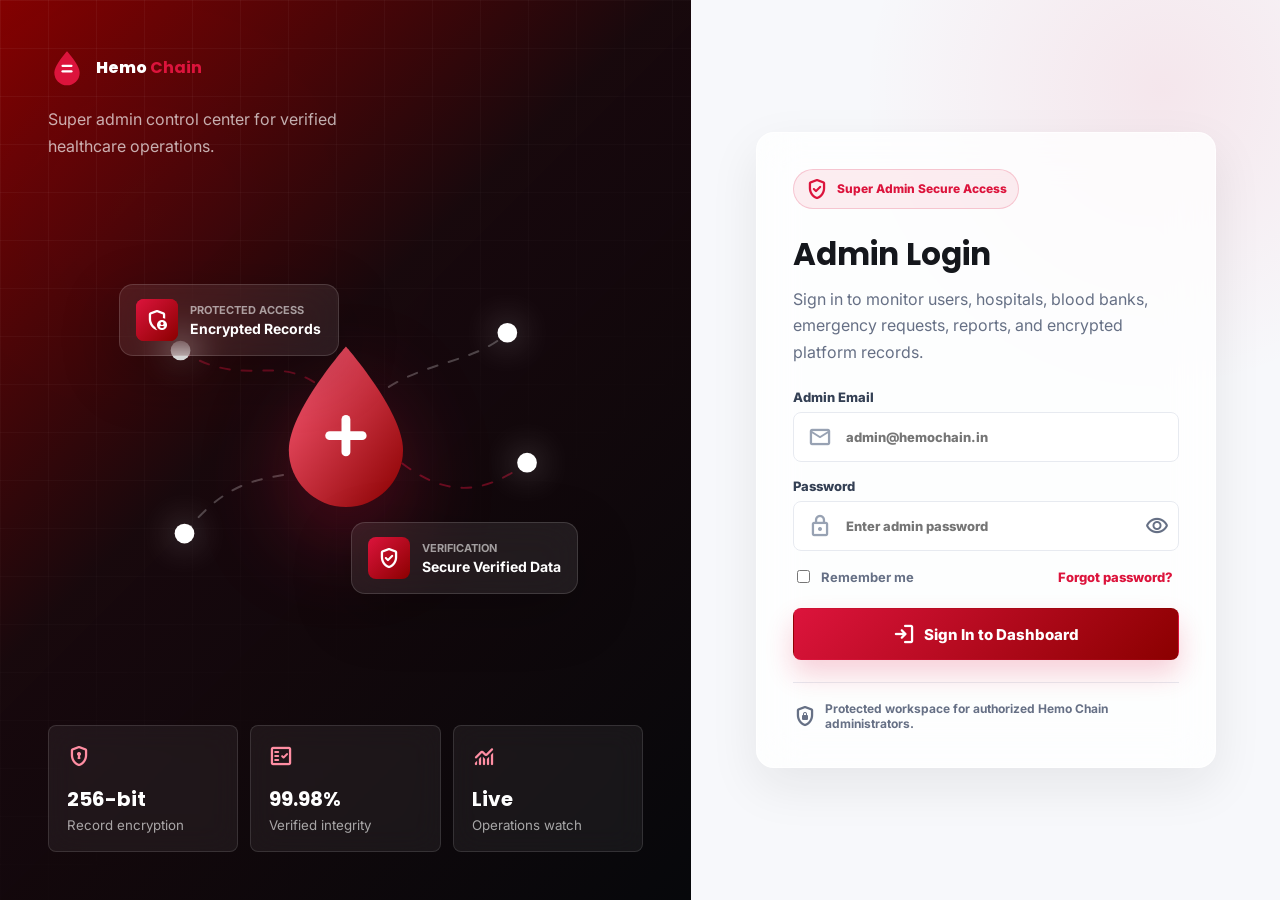
==== admin/index.html @ 93bd4c1a "Initial commit: HemoChain - Blockchain Blood Donation Platform - Frontend: 4 dashboards (Donor, Hosp" ====
<!DOCTYPE html>
<html lang="en">
<head>
  <meta charset="UTF-8">
  <meta name="viewport" content="width=device-width, initial-scale=1.0">
  <meta name="description" content="Hemo Chain super admin login for secure healthcare platform management.">
  <title>Hemo Chain - Super Admin Login</title>
  <link rel="preconnect" href="https://fonts.googleapis.com">
  <link rel="preconnect" href="https://fonts.gstatic.com" crossorigin>
  <link href="https://fonts.googleapis.com/css2?family=Inter:wght@400;500;600;700;800&family=Poppins:wght@600;700;800&display=swap" rel="stylesheet">
  <link rel="stylesheet" href="https://fonts.googleapis.com/css2?family=Material+Symbols+Rounded:opsz,wght,FILL,GRAD@20..48,300..700,0..1,-50..200">
  <link rel="stylesheet" href="./admin.css">
  <link rel="icon" href="data:image/svg+xml,%3Csvg xmlns='http://www.w3.org/2000/svg' viewBox='0 0 80 80'%3E%3Cpath d='M40 5C40 5 13 33 13 50a27 27 0 1054 0C67 33 40 5 40 5z' fill='%23DC143C'/%3E%3Cpath d='M30 38h20v5H30zm0 10h20v5H30z' fill='white'/%3E%3C/svg%3E">
</head>
<body class="admin-login-page">
  <main class="login-shell">
    <section class="login-visual" aria-label="Secure healthcare platform overview">
      <div class="login-brand">
        <a class="brand-mark brand-mark-light" href="../index.html" aria-label="Hemo Chain home">
          <svg viewBox="0 0 48 48" aria-hidden="true">
            <path d="M24 4S8 21.2 8 31.2a16 16 0 0032 0C40 21.2 24 4 24 4z" fill="currentColor"/>
            <rect x="17" y="21" width="14" height="3" rx="1.5" fill="#fff"/>
            <rect x="17" y="28" width="14" height="3" rx="1.5" fill="#fff"/>
          </svg>
          <span>Hemo <strong>Chain</strong></span>
        </a>
        <p>Super admin control center for verified healthcare operations.</p>
      </div>

      <div class="security-illustration" aria-hidden="true">
        <div class="secure-card secure-card-primary">
          <div class="shield-core">
            <span class="material-symbols-rounded">admin_panel_settings</span>
          </div>
          <div>
            <span class="micro-label">Protected Access</span>
            <strong>Encrypted Records</strong>
          </div>
        </div>
        <svg class="secure-network" viewBox="0 0 520 380" role="img">
          <defs>
            <linearGradient id="secureDrop" x1="0" x2="1" y1="0" y2="1">
              <stop offset="0" stop-color="#ff5c78"/>
              <stop offset="1" stop-color="#8b0000"/>
            </linearGradient>
          </defs>
          <path class="network-line" d="M96 282 C168 190 214 254 260 178 S382 118 424 78"/>
          <path class="network-line soft" d="M92 96 C170 144 192 82 260 156 S374 262 444 210"/>
          <circle cx="96" cy="282" r="10"/>
          <circle cx="260" cy="178" r="13"/>
          <circle cx="424" cy="78" r="10"/>
          <circle cx="92" cy="96" r="10"/>
          <circle cx="444" cy="210" r="10"/>
          <path class="drop-shape" d="M260 92s-58 66-58 105a58 58 0 00116 0c0-39-58-105-58-105z" fill="url(#secureDrop)"/>
          <rect x="239" y="178" width="42" height="9" rx="4.5" fill="#fff"/>
          <rect x="255.5" y="161.5" width="9" height="42" rx="4.5" fill="#fff"/>
        </svg>
        <div class="secure-card secure-card-secondary">
          <span class="material-symbols-rounded">verified_user</span>
          <div>
            <span class="micro-label">Verification</span>
            <strong>Secure Verified Data</strong>
          </div>
        </div>
      </div>

      <div class="login-proof-grid">
        <div>
          <span class="material-symbols-rounded">encrypted</span>
          <strong>256-bit</strong>
          <small>Record encryption</small>
        </div>
        <div>
          <span class="material-symbols-rounded">fact_check</span>
          <strong>99.98%</strong>
          <small>Verified integrity</small>
        </div>
        <div>
          <span class="material-symbols-rounded">monitoring</span>
          <strong>Live</strong>
          <small>Operations watch</small>
        </div>
      </div>
    </section>

    <section class="login-panel" aria-label="Admin login form">
      <form class="login-card" id="adminLoginForm" autocomplete="off">
        <div class="mobile-login-logo">
          <a class="brand-mark" href="../index.html" aria-label="Hemo Chain home">
            <svg viewBox="0 0 48 48" aria-hidden="true">
              <path d="M24 4S8 21.2 8 31.2a16 16 0 0032 0C40 21.2 24 4 24 4z" fill="currentColor"/>
              <rect x="17" y="21" width="14" height="3" rx="1.5" fill="#fff"/>
              <rect x="17" y="28" width="14" height="3" rx="1.5" fill="#fff"/>
            </svg>
            <span>Hemo <strong>Chain</strong></span>
          </a>
        </div>

        <div class="secure-badge">
          <span class="material-symbols-rounded">verified_user</span>
          Super Admin Secure Access
        </div>
        <div class="login-heading">
          <h1>Admin Login</h1>
          <p>Sign in to monitor users, hospitals, blood banks, emergency requests, reports, and encrypted platform records.</p>
        </div>

        <div class="form-error" id="loginError" role="alert">
          <span class="material-symbols-rounded">error</span>
          <span>Invalid admin email or password.</span>
        </div>

        <label class="field-group" for="adminEmail">
          <span>Admin Email</span>
          <span class="field-control">
            <span class="material-symbols-rounded">mail</span>
            <input id="adminEmail" name="email" type="email" placeholder="admin@hemochain.in" required>
          </span>
        </label>

        <label class="field-group" for="adminPassword">
          <span>Password</span>
          <span class="field-control">
            <span class="material-symbols-rounded">lock</span>
            <input id="adminPassword" name="password" type="password" placeholder="Enter admin password" required>
            <button class="password-toggle" type="button" id="passwordToggle" aria-label="Show password">
              <span class="material-symbols-rounded">visibility</span>
            </button>
          </span>
        </label>

        <div class="login-options">
          <label class="check-row">
            <input type="checkbox" id="rememberAdmin">
            <span>Remember me</span>
          </label>
          <button class="link-button" type="button" id="forgotPassword">Forgot password?</button>
        </div>

        <button class="primary-action login-action" type="submit">
          <span class="material-symbols-rounded">login</span>
          Sign In to Dashboard
        </button>

        <div class="login-footnote">
          <span class="material-symbols-rounded">shield_lock</span>
          Protected workspace for authorized Hemo Chain administrators.
        </div>
      </form>
    </section>
  </main>

  <div class="toast" id="toast" role="status" aria-live="polite"></div>
  <script src="./admin.js"></script>
</body>
</html>
---- admin/admin.css ----
:root {
  --accent: #dc143c;
  --accent-dark: #8b0000;
  --ink: #15171c;
  --muted: #667085;
  --line: #e7eaf0;
  --surface: #ffffff;
  --surface-soft: #f6f8fb;
  --blue: #2f80ed;
  --green: #16a34a;
  --orange: #f97316;
  --violet: #7056d8;
  --danger: #e11d48;
  --shadow: 0 18px 50px rgba(21, 23, 28, .08);
  --radius: 8px;
  --radius-lg: 14px;
  --font: "Inter", system-ui, sans-serif;
  --heading: "Poppins", "Inter", system-ui, sans-serif;
}

*,
*::before,
*::after {
  box-sizing: border-box;
}

html {
  scroll-behavior: smooth;
}

body {
  margin: 0;
  min-height: 100vh;
  font-family: var(--font);
  color: var(--ink);
  background: var(--surface-soft);
}

button,
input,
select {
  font: inherit;
}

button {
  cursor: pointer;
}

a {
  color: inherit;
  text-decoration: none;
}

.material-symbols-rounded {
  font-variation-settings: "FILL" 0, "wght" 500, "GRAD" 0, "opsz" 24;
  line-height: 1;
}

.brand-mark {
  display: inline-flex;
  align-items: center;
  gap: 10px;
  color: var(--accent);
  font-family: var(--heading);
  font-weight: 800;
  letter-spacing: 0;
}

.brand-mark svg {
  width: 38px;
  height: 38px;
}

.brand-mark span {
  color: var(--ink);
  white-space: nowrap;
}

.brand-mark strong {
  color: var(--accent);
}

.brand-mark-light span {
  color: #fff;
}

.admin-login-page {
  background: #0d0d10;
  overflow-x: hidden;
}

.login-shell {
  min-height: 100vh;
  display: grid;
  grid-template-columns: minmax(420px, 1.08fr) minmax(380px, .92fr);
}

.login-visual {
  position: relative;
  overflow: hidden;
  display: flex;
  flex-direction: column;
  justify-content: space-between;
  padding: 48px;
  color: #fff;
  background:
    linear-gradient(135deg, rgba(139, 0, 0, .94), rgba(24, 8, 12, .96) 42%, #07080b),
    radial-gradient(circle at 22% 24%, rgba(255, 92, 120, .24), transparent 34%);
}

.login-visual::before {
  content: "";
  position: absolute;
  inset: 0;
  background-image:
    linear-gradient(rgba(255, 255, 255, .05) 1px, transparent 1px),
    linear-gradient(90deg, rgba(255, 255, 255, .05) 1px, transparent 1px);
  background-size: 48px 48px;
  mask-image: linear-gradient(140deg, #000, transparent 72%);
}

.login-brand,
.security-illustration,
.login-proof-grid {
  position: relative;
  z-index: 1;
}

.login-brand p {
  max-width: 360px;
  margin: 16px 0 0;
  color: rgba(255, 255, 255, .68);
  line-height: 1.7;
}

.security-illustration {
  min-height: 390px;
  display: grid;
  place-items: center;
}

.secure-network {
  width: min(86%, 540px);
  height: auto;
  overflow: visible;
}

.secure-network circle {
  fill: #fff;
  filter: drop-shadow(0 0 18px rgba(255, 255, 255, .45));
}

.network-line {
  fill: none;
  stroke: rgba(255, 255, 255, .24);
  stroke-width: 2;
  stroke-linecap: round;
  stroke-dasharray: 10 12;
  animation: dashFlow 7s linear infinite;
}

.network-line.soft {
  stroke: rgba(220, 20, 60, .42);
  animation-duration: 9s;
}

.drop-shape {
  filter: drop-shadow(0 34px 45px rgba(220, 20, 60, .32));
  animation: floatDrop 5s ease-in-out infinite;
  transform-origin: center;
}

.secure-card {
  position: absolute;
  display: flex;
  align-items: center;
  gap: 12px;
  min-width: 220px;
  padding: 14px 16px;
  border: 1px solid rgba(255, 255, 255, .14);
  border-radius: var(--radius-lg);
  background: rgba(255, 255, 255, .08);
  box-shadow: 0 18px 60px rgba(0, 0, 0, .24);
  backdrop-filter: blur(18px);
}

.secure-card-primary {
  top: 36px;
  left: 12%;
}

.secure-card-secondary {
  right: 11%;
  bottom: 44px;
}

.secure-card .material-symbols-rounded,
.shield-core {
  width: 42px;
  height: 42px;
  display: grid;
  place-items: center;
  border-radius: var(--radius);
  color: #fff;
  background: linear-gradient(135deg, var(--accent), var(--accent-dark));
}

.secure-card strong {
  display: block;
  margin-top: 3px;
  font-size: 14px;
}

.micro-label {
  display: block;
  color: rgba(255, 255, 255, .58);
  font-size: 11px;
  font-weight: 700;
  text-transform: uppercase;
}

.login-proof-grid {
  display: grid;
  grid-template-columns: repeat(3, minmax(0, 1fr));
  gap: 12px;
}

.login-proof-grid div {
  padding: 18px;
  border: 1px solid rgba(255, 255, 255, .12);
  border-radius: var(--radius);
  background: rgba(255, 255, 255, .06);
  backdrop-filter: blur(14px);
}

.login-proof-grid span {
  color: #ff8ea3;
}

.login-proof-grid strong,
.login-proof-grid small {
  display: block;
}

.login-proof-grid strong {
  margin-top: 12px;
  font-family: var(--heading);
  font-size: 20px;
}

.login-proof-grid small {
  margin-top: 3px;
  color: rgba(255, 255, 255, .62);
}

.login-panel {
  display: grid;
  place-items: center;
  padding: 40px;
  background:
    radial-gradient(circle at 80% 10%, rgba(220, 20, 60, .08), transparent 32%),
    #f7f8fb;
}

.login-card {
  width: min(100%, 460px);
  padding: 36px;
  border: 1px solid rgba(255, 255, 255, .74);
  border-radius: 18px;
  background: rgba(255, 255, 255, .78);
  box-shadow: var(--shadow);
  backdrop-filter: blur(22px);
}

.mobile-login-logo {
  display: none;
  margin-bottom: 22px;
}

.secure-badge {
  display: inline-flex;
  align-items: center;
  gap: 8px;
  padding: 7px 11px;
  border: 1px solid rgba(220, 20, 60, .18);
  border-radius: 999px;
  color: var(--accent);
  background: rgba(220, 20, 60, .07);
  font-size: 12px;
  font-weight: 800;
}

.login-heading h1,
.topbar h1,
.operations-hero h2,
.section-toolbar h2 {
  font-family: var(--heading);
  letter-spacing: 0;
}

.login-heading h1 {
  margin: 22px 0 8px;
  font-size: 31px;
}

.login-heading p {
  margin: 0 0 24px;
  color: var(--muted);
  line-height: 1.65;
}

.field-group {
  display: block;
  margin-bottom: 16px;
  color: #344054;
  font-size: 13px;
  font-weight: 800;
}

.field-control {
  position: relative;
  display: flex;
  align-items: center;
  margin-top: 7px;
  border: 1px solid var(--line);
  border-radius: var(--radius);
  background: #fff;
  color: #98a2b3;
  transition: border-color .2s ease, box-shadow .2s ease;
}

.field-control:focus-within {
  border-color: rgba(220, 20, 60, .56);
  box-shadow: 0 0 0 4px rgba(220, 20, 60, .08);
}

.field-control > .material-symbols-rounded {
  margin-left: 14px;
}

.field-control input {
  width: 100%;
  min-height: 48px;
  padding: 0 14px;
  border: 0;
  outline: 0;
  color: var(--ink);
  background: transparent;
}

.password-toggle {
  display: grid;
  place-items: center;
  width: 42px;
  height: 42px;
  margin-right: 3px;
  border: 0;
  border-radius: var(--radius);
  color: #667085;
  background: transparent;
}

.password-toggle:hover {
  color: var(--accent);
  background: rgba(220, 20, 60, .07);
}

.login-options,
.topbar,
.topbar-left,
.topbar-actions,
.section-toolbar,
.toolbar-actions {
  display: flex;
  align-items: center;
}

.login-options {
  justify-content: space-between;
  gap: 16px;
  margin: 4px 0 22px;
  font-size: 13px;
}

.check-row {
  display: inline-flex;
  align-items: center;
  gap: 8px;
  color: var(--muted);
  font-weight: 700;
}

.check-row input {
  accent-color: var(--accent);
}

.link-button {
  border: 0;
  color: var(--accent);
  background: transparent;
  font-weight: 800;
}

.primary-action,
.secondary-action,
.control-input,
.report-card button,
.settings-card button,
.request-actions button {
  min-height: 40px;
  border-radius: var(--radius);
  border: 1px solid transparent;
  font-weight: 800;
}

.primary-action {
  display: inline-flex;
  align-items: center;
  justify-content: center;
  gap: 8px;
  color: #fff;
  background: linear-gradient(135deg, var(--accent), var(--accent-dark));
  box-shadow: 0 14px 28px rgba(220, 20, 60, .2);
}

.login-action {
  width: 100%;
  min-height: 52px;
  font-size: 15px;
}

.primary-action:hover,
.request-actions button:hover,
.report-card button:hover,
.settings-card button:hover {
  transform: translateY(-1px);
  box-shadow: 0 18px 34px rgba(220, 20, 60, .22);
}

.primary-action:disabled {
  opacity: .72;
  cursor: not-allowed;
  transform: none;
  box-shadow: none;
}

.secondary-action {
  display: inline-flex;
  align-items: center;
  gap: 7px;
  padding: 0 14px;
  color: #344054;
  border-color: var(--line);
  background: #fff;
}

.login-footnote {
  display: flex;
  align-items: center;
  gap: 8px;
  margin-top: 22px;
  padding-top: 18px;
  border-top: 1px solid var(--line);
  color: var(--muted);
  font-size: 12px;
  font-weight: 700;
}

.form-error {
  display: none;
  align-items: center;
  gap: 8px;
  margin-bottom: 16px;
  padding: 10px 12px;
  border: 1px solid rgba(225, 29, 72, .2);
  border-radius: var(--radius);
  color: var(--danger);
  background: rgba(225, 29, 72, .07);
  font-size: 13px;
  font-weight: 700;
}

.form-error.show {
  display: flex;
}

.toast {
  position: fixed;
  left: 50%;
  bottom: 24px;
  z-index: 400;
  transform: translate(-50%, 18px);
  max-width: min(420px, calc(100vw - 32px));
  padding: 12px 16px;
  border: 1px solid rgba(21, 23, 28, .08);
  border-radius: var(--radius);
  color: #fff;
  background: #15171c;
  box-shadow: 0 18px 44px rgba(0, 0, 0, .22);
  opacity: 0;
  pointer-events: none;
  transition: opacity .2s ease, transform .2s ease;
  font-size: 13px;
  font-weight: 800;
}

.toast.show {
  opacity: 1;
  transform: translate(-50%, 0);
}

@keyframes dashFlow {
  to { stroke-dashoffset: -220; }
}

@keyframes floatDrop {
  0%, 100% { transform: translateY(0); }
  50% { transform: translateY(-12px); }
}

.admin-app-page {
  --sidebar-width: 284px;
  display: flex;
  background: #f6f8fb;
}

.admin-app-page.dark {
  --ink: #f7f8fb;
  --muted: #a8b1c3;
  --line: #293241;
  --surface: #151922;
  --surface-soft: #0f1218;
  --shadow: 0 20px 50px rgba(0, 0, 0, .26);
  background: var(--surface-soft);
}

.admin-sidebar {
  position: fixed;
  inset: 0 auto 0 0;
  z-index: 100;
  width: var(--sidebar-width);
  display: flex;
  flex-direction: column;
  border-right: 1px solid var(--line);
  background: rgba(255, 255, 255, .94);
  backdrop-filter: blur(18px);
  transition: width .2s ease, transform .2s ease;
}

.dark .admin-sidebar {
  background: rgba(21, 25, 34, .95);
}

.sidebar-head {
  display: flex;
  align-items: center;
  justify-content: space-between;
  gap: 12px;
  min-height: 74px;
  padding: 18px;
  border-bottom: 1px solid var(--line);
}

.icon-button {
  position: relative;
  display: inline-grid;
  place-items: center;
  width: 40px;
  height: 40px;
  border: 1px solid var(--line);
  border-radius: var(--radius);
  color: var(--muted);
  background: var(--surface);
}

.icon-button:hover {
  color: var(--accent);
  border-color: rgba(220, 20, 60, .25);
  background: rgba(220, 20, 60, .06);
}

.sidebar-nav {
  flex: 1;
  display: flex;
  flex-direction: column;
  gap: 4px;
  padding: 12px;
  overflow-y: auto;
}

.nav-link {
  width: 100%;
  display: flex;
  align-items: center;
  gap: 12px;
  min-height: 44px;
  padding: 0 12px;
  border: 0;
  border-radius: var(--radius);
  color: var(--muted);
  background: transparent;
  text-align: left;
  font-weight: 800;
}

.nav-link:hover,
.nav-link.active {
  color: var(--accent);
  background: rgba(220, 20, 60, .08);
}

.nav-link .material-symbols-rounded {
  flex: 0 0 auto;
  font-size: 22px;
}

.nav-label {
  overflow: hidden;
  white-space: nowrap;
  text-overflow: ellipsis;
}

.nav-badge {
  margin-left: auto;
  padding: 2px 7px;
  border-radius: 999px;
  color: #fff;
  background: var(--danger);
  font-size: 11px;
  line-height: 1.4;
}

.sidebar-footer {
  padding: 14px 12px;
  border-top: 1px solid var(--line);
}

.admin-mini {
  display: flex;
  align-items: center;
  gap: 10px;
  padding: 10px;
  margin-bottom: 8px;
}

.avatar {
  display: inline-grid;
  place-items: center;
  width: 36px;
  height: 36px;
  flex: 0 0 auto;
  border-radius: 50%;
  color: #fff;
  background: linear-gradient(135deg, var(--accent), var(--accent-dark));
  font-size: 12px;
  font-weight: 900;
}

.admin-mini strong,
.admin-mini span {
  display: block;
}

.admin-mini strong {
  font-size: 13px;
}

.admin-mini span {
  color: var(--muted);
  font-size: 12px;
}

.logout-link {
  color: #b42318;
}

.admin-main {
  width: 100%;
  min-width: 0;
  margin-left: var(--sidebar-width);
  transition: margin-left .2s ease;
}

.topbar {
  position: sticky;
  top: 0;
  z-index: 80;
  justify-content: space-between;
  gap: 18px;
  min-height: 74px;
  padding: 14px 24px;
  border-bottom: 1px solid var(--line);
  background: rgba(246, 248, 251, .88);
  backdrop-filter: blur(18px);
}

.dark .topbar {
  background: rgba(15, 18, 24, .9);
}

.topbar-left {
  gap: 12px;
  min-width: 210px;
}

.mobile-menu {
  display: none;
}

.topbar h1 {
  margin: 0;
  font-size: 21px;
}

.topbar p {
  margin: 2px 0 0;
  color: var(--muted);
  font-size: 13px;
}

.topbar-actions {
  gap: 10px;
  min-width: 0;
}

.global-search {
  width: clamp(220px, 28vw, 430px);
  min-height: 42px;
  display: flex;
  align-items: center;
  gap: 8px;
  padding: 0 12px;
  border: 1px solid var(--line);
  border-radius: var(--radius);
  color: var(--muted);
  background: var(--surface);
}

.global-search:focus-within {
  border-color: rgba(220, 20, 60, .45);
  box-shadow: 0 0 0 4px rgba(220, 20, 60, .07);
}

.global-search input {
  width: 100%;
  min-width: 0;
  border: 0;
  outline: 0;
  color: var(--ink);
  background: transparent;
}

.alert-pill {
  min-height: 42px;
  display: inline-flex;
  align-items: center;
  gap: 7px;
  padding: 0 12px;
  border: 1px solid rgba(225, 29, 72, .2);
  border-radius: var(--radius);
  color: var(--danger);
  background: rgba(225, 29, 72, .07);
  font-weight: 800;
}

.alert-pill span:last-child {
  color: var(--muted);
  font-size: 12px;
}

.button-dot {
  position: absolute;
  top: 8px;
  right: 8px;
  width: 8px;
  height: 8px;
  border-radius: 50%;
  background: var(--danger);
}

.profile-button {
  min-height: 42px;
  display: inline-flex;
  align-items: center;
  gap: 8px;
  padding: 3px 9px 3px 3px;
  border: 1px solid var(--line);
  border-radius: var(--radius);
  color: var(--ink);
  background: var(--surface);
  font-weight: 800;
}

.profile-copy {
  max-width: 92px;
  overflow: hidden;
  white-space: nowrap;
  text-overflow: ellipsis;
  font-size: 13px;
}

.profile-menu {
  position: fixed;
  top: 66px;
  right: 24px;
  z-index: 160;
  width: 230px;
  display: none;
  padding: 8px;
  border: 1px solid var(--line);
  border-radius: var(--radius);
  background: var(--surface);
  box-shadow: var(--shadow);
}

.profile-menu.open {
  display: block;
}

.profile-menu button {
  width: 100%;
  display: flex;
  align-items: center;
  gap: 8px;
  min-height: 40px;
  padding: 0 10px;
  border: 0;
  border-radius: var(--radius);
  color: var(--muted);
  background: transparent;
  text-align: left;
  font-weight: 800;
}

.profile-menu button:hover {
  color: var(--accent);
  background: rgba(220, 20, 60, .07);
}

.content-area {
  max-width: 1600px;
  margin: 0 auto;
  padding: 24px;
}

.view {
  display: none;
  flex-direction: column;
  gap: 20px;
  animation: viewIn .22s ease;
}

.view.active {
  display: flex;
}

@keyframes viewIn {
  from { opacity: 0; transform: translateY(6px); }
  to { opacity: 1; transform: translateY(0); }
}

.operations-hero {
  display: grid;
  grid-template-columns: minmax(0, 1fr) auto;
  gap: 22px;
  align-items: center;
  padding: 28px;
  border-radius: var(--radius-lg);
  color: #fff;
  background:
    linear-gradient(135deg, rgba(139, 0, 0, .98), rgba(35, 12, 17, .96) 48%, #15171c),
    radial-gradient(circle at 80% 0%, rgba(47, 128, 237, .22), transparent 34%);
  box-shadow: 0 24px 60px rgba(139, 0, 0, .14);
}

.section-kicker {
  display: inline-flex;
  align-items: center;
  gap: 8px;
  color: rgba(255, 255, 255, .76);
  font-size: 12px;
  font-weight: 900;
  text-transform: uppercase;
}

.status-dot {
  width: 9px;
  height: 9px;
  border-radius: 50%;
  background: #22c55e;
  box-shadow: 0 0 0 6px rgba(34, 197, 94, .18);
}

.operations-hero h2 {
  max-width: 820px;
  margin: 12px 0 10px;
  font-size: clamp(24px, 3vw, 42px);
  line-height: 1.12;
}

.operations-hero p {
  max-width: 760px;
  margin: 0;
  color: rgba(255, 255, 255, .68);
  line-height: 1.65;
}

.hero-status-panel {
  width: 280px;
  display: flex;
  align-items: center;
  gap: 12px;
  padding: 16px;
  border: 1px solid rgba(255, 255, 255, .14);
  border-radius: var(--radius);
  background: rgba(255, 255, 255, .08);
}

.hero-status-panel > span {
  display: grid;
  place-items: center;
  width: 46px;
  height: 46px;
  border-radius: var(--radius);
  color: #fff;
  background: rgba(34, 197, 94, .2);
}

.hero-status-panel strong,
.hero-status-panel p {
  display: block;
  margin: 0;
}

.hero-status-panel p {
  font-size: 13px;
}

.metric-grid {
  display: grid;
  grid-template-columns: repeat(6, minmax(160px, 1fr));
  gap: 14px;
}

.metric-card,
.panel,
.table-panel,
.management-card,
.facility-card,
.request-card,
.inventory-card,
.report-card,
.verification-card,
.notification-item,
.settings-card {
  border: 1px solid var(--line);
  border-radius: var(--radius);
  background: var(--surface);
  box-shadow: 0 10px 28px rgba(21, 23, 28, .04);
}

.metric-card {
  position: relative;
  min-height: 180px;
  overflow: hidden;
  padding: 18px;
}

.metric-card::after {
  content: "";
  position: absolute;
  inset: auto -18px -52px auto;
  width: 112px;
  height: 112px;
  border-radius: 50%;
  background: currentColor;
  opacity: .08;
}

.metric-card.red { color: var(--accent); }
.metric-card.blue { color: var(--blue); }
.metric-card.green { color: var(--green); }
.metric-card.orange { color: var(--orange); }
.metric-card.violet { color: var(--violet); }
.metric-card.charcoal { color: #424853; }

.metric-top {
  display: flex;
  align-items: center;
  justify-content: space-between;
  gap: 10px;
}

.metric-icon {
  display: grid;
  place-items: center;
  width: 42px;
  height: 42px;
  border-radius: var(--radius);
  background: color-mix(in srgb, currentColor 11%, transparent);
}

.trend {
  padding: 4px 8px;
  border-radius: 999px;
  color: var(--green);
  background: rgba(22, 163, 74, .1);
  font-size: 11px;
  font-weight: 900;
}

.trend.negative {
  color: var(--orange);
  background: rgba(249, 115, 22, .1);
}

.metric-card strong {
  display: block;
  margin-top: 20px;
  color: var(--ink);
  font-family: var(--heading);
  font-size: 29px;
}

.metric-card > span:not(.metric-icon):not(.trend) {
  display: block;
  min-height: 36px;
  color: var(--muted);
  font-size: 13px;
  font-weight: 800;
}

.sparkline {
  position: absolute;
  right: 14px;
  bottom: 12px;
  width: 116px;
  height: 38px;
}

.sparkline path {
  fill: none;
  stroke: currentColor;
  stroke-width: 3;
  stroke-linecap: round;
  stroke-linejoin: round;
}

.analytics-grid {
  display: grid;
  grid-template-columns: 1.6fr .9fr .9fr;
  gap: 16px;
}

.panel {
  min-width: 0;
  padding: 18px;
}

.panel.large {
  grid-row: span 2;
}

.panel.wide {
  grid-column: span 2;
}

.panel-head {
  display: flex;
  align-items: flex-start;
  justify-content: space-between;
  gap: 16px;
  margin-bottom: 16px;
}

.panel-head h3 {
  margin: 0;
  font-size: 16px;
}

.panel-head p {
  margin: 4px 0 0;
  color: var(--muted);
  font-size: 13px;
}

.panel-chip {
  padding: 5px 9px;
  border-radius: 999px;
  color: var(--blue);
  background: rgba(47, 128, 237, .1);
  font-size: 11px;
  font-weight: 900;
}

.line-chart {
  min-height: 340px;
  display: grid;
  place-items: center;
}

.line-chart svg {
  width: 100%;
  height: auto;
}

.grid-lines path {
  stroke: var(--line);
  stroke-width: 1;
}

.area-path {
  fill: rgba(220, 20, 60, .11);
}

.line-path {
  fill: none;
  stroke: var(--accent);
  stroke-width: 4;
  stroke-linecap: round;
  stroke-linejoin: round;
}

.chart-dots circle {
  fill: var(--surface);
  stroke: var(--accent);
  stroke-width: 3;
}

.donut-wrap {
  display: grid;
  grid-template-columns: 150px 1fr;
  gap: 16px;
  align-items: center;
}

.donut-chart {
  width: 150px;
  height: 150px;
  border-radius: 50%;
  background: conic-gradient(var(--accent) 0 28%, var(--blue) 28% 52%, var(--green) 52% 72%, var(--orange) 72% 87%, #aeb6c2 87% 100%);
  position: relative;
}

.donut-chart::after {
  content: "";
  position: absolute;
  inset: 34px;
  border-radius: 50%;
  background: var(--surface);
}

.donut-legend {
  display: grid;
  gap: 8px;
  color: var(--muted);
  font-size: 12px;
  font-weight: 800;
}

.legend {
  display: inline-block;
  width: 9px;
  height: 9px;
  margin-right: 7px;
  border-radius: 50%;
}

.legend.red { background: var(--accent); }
.legend.blue { background: var(--blue); }
.legend.green { background: var(--green); }
.legend.orange { background: var(--orange); }
.legend.gray { background: #aeb6c2; }

.bar-chart {
  height: 222px;
  display: grid;
  grid-template-columns: repeat(7, 1fr);
  align-items: end;
  gap: 10px;
  padding-top: 12px;
}

.bar-chart span {
  position: relative;
  min-width: 0;
  height: var(--h);
  border-radius: 8px 8px 2px 2px;
  background: linear-gradient(180deg, #ff6d89, var(--accent));
}

.bar-chart b {
  position: absolute;
  left: 50%;
  bottom: -28px;
  transform: translateX(-50%);
  color: var(--muted);
  font-size: 11px;
}

.signal-grid {
  display: grid;
  grid-template-columns: repeat(3, minmax(0, 1fr));
  gap: 12px;
}

.signal-card {
  display: grid;
  grid-template-columns: auto 1fr;
  gap: 12px;
  align-items: center;
  padding: 14px;
  border: 1px solid var(--line);
  border-radius: var(--radius);
  background: var(--surface-soft);
}

.signal-card > span {
  display: grid;
  place-items: center;
  width: 42px;
  height: 42px;
  border-radius: var(--radius);
  color: var(--blue);
  background: rgba(47, 128, 237, .1);
}

.signal-card strong,
.signal-card p {
  display: block;
  margin: 0;
}

.signal-card p {
  color: var(--muted);
  font-size: 13px;
}

.signal-card meter {
  grid-column: 1 / -1;
  width: 100%;
  height: 8px;
}

.section-toolbar {
  justify-content: space-between;
  gap: 18px;
  padding: 20px;
  border: 1px solid var(--line);
  border-radius: var(--radius);
  background: var(--surface);
}

.section-toolbar h2 {
  margin: 0;
  font-size: 22px;
}

.section-toolbar p {
  margin: 5px 0 0;
  color: var(--muted);
}

.toolbar-actions {
  gap: 10px;
}

.control-input {
  min-width: 160px;
  padding: 0 12px;
  color: var(--ink);
  border-color: var(--line);
  background: var(--surface);
}

.table-panel {
  overflow-x: auto;
}

.admin-table {
  width: 100%;
  min-width: 860px;
  border-collapse: collapse;
}

.admin-table th,
.admin-table td {
  padding: 15px 16px;
  border-bottom: 1px solid var(--line);
  text-align: left;
  vertical-align: middle;
  font-size: 13px;
}

.admin-table th {
  color: var(--muted);
  background: var(--surface-soft);
  font-size: 12px;
  font-weight: 900;
  text-transform: uppercase;
}

.admin-table td strong,
.admin-table td span {
  display: block;
}

.admin-table td > span:not(.status):not(.verified-pill):not(.encrypted-pill) {
  margin-top: 3px;
  color: var(--muted);
  font-size: 12px;
}

.table-actions {
  display: flex;
  gap: 7px;
  flex-wrap: wrap;
}

.table-actions button,
.report-card button,
.settings-card button,
.request-actions button {
  min-height: 34px;
  padding: 0 10px;
  border: 1px solid var(--line);
  border-radius: var(--radius);
  color: var(--muted);
  background: var(--surface);
  font-size: 12px;
  font-weight: 900;
}

.table-actions button:hover {
  color: var(--accent);
  border-color: rgba(220, 20, 60, .24);
  background: rgba(220, 20, 60, .06);
}

.status,
.verified-pill,
.encrypted-pill {
  display: inline-flex !important;
  align-items: center;
  width: fit-content;
  min-height: 24px;
  padding: 0 9px;
  border-radius: 999px;
  font-size: 11px;
  font-weight: 900;
}

.status.success,
.verified-pill {
  color: var(--green);
  background: rgba(22, 163, 74, .1);
}

.status.warning,
.encrypted-pill {
  color: var(--orange);
  background: rgba(249, 115, 22, .1);
}

.status.danger {
  color: var(--danger);
  background: rgba(225, 29, 72, .1);
}

.management-grid,
.facility-grid,
.inventory-grid,
.reports-grid,
.verification-grid,
.settings-grid {
  display: grid;
  gap: 14px;
}

.management-grid {
  grid-template-columns: repeat(3, minmax(0, 1fr));
}

.management-card,
.verification-card,
.report-card {
  padding: 18px;
}

.management-card > span,
.verification-card > span,
.report-card > span {
  display: grid;
  place-items: center;
  width: 44px;
  height: 44px;
  margin-bottom: 16px;
  border-radius: var(--radius);
  color: var(--accent);
  background: rgba(220, 20, 60, .08);
}

.management-card strong,
.verification-card strong,
.report-card strong {
  display: block;
  color: var(--ink);
  font-family: var(--heading);
  font-size: 24px;
}

.management-card p,
.verification-card p,
.report-card p {
  margin: 6px 0 0;
  color: var(--muted);
  line-height: 1.55;
}

.facility-grid {
  grid-template-columns: repeat(3, minmax(0, 1fr));
}

.facility-card {
  display: flex;
  align-items: flex-start;
  justify-content: space-between;
  gap: 14px;
  padding: 18px;
}

.facility-card div {
  min-width: 0;
}

.facility-card .material-symbols-rounded {
  color: var(--accent);
  margin-bottom: 12px;
}

.facility-card strong {
  display: block;
  font-size: 16px;
}

.facility-card p {
  margin: 6px 0 0;
  color: var(--muted);
  font-size: 13px;
  line-height: 1.55;
}

.emergency-board {
  display: grid;
  gap: 14px;
}

.request-card {
  display: flex;
  align-items: center;
  justify-content: space-between;
  gap: 18px;
  padding: 18px;
  border-left-width: 5px;
}

.request-card.critical { border-left-color: var(--danger); }
.request-card.urgent { border-left-color: var(--orange); }
.request-card.moderate { border-left-color: #eab308; }

.request-main h3,
.request-main p {
  margin: 0;
}

.request-main h3 {
  margin: 6px 0;
  font-size: 17px;
}

.request-main p {
  color: var(--muted);
}

.priority {
  display: inline-flex;
  padding: 4px 9px;
  border-radius: 999px;
  color: #fff;
  background: #15171c;
  font-size: 11px;
  font-weight: 900;
}

.critical .priority { background: var(--danger); }
.urgent .priority { background: var(--orange); }
.moderate .priority { background: #ca8a04; }

.request-actions {
  display: flex;
  gap: 8px;
  flex-wrap: wrap;
  justify-content: flex-end;
}

.request-actions button:first-child {
  color: #fff;
  border-color: transparent;
  background: linear-gradient(135deg, var(--accent), var(--accent-dark));
}

.inventory-grid {
  grid-template-columns: repeat(6, minmax(140px, 1fr));
}

.inventory-card {
  padding: 18px;
  border-top-width: 4px;
}

.inventory-card.healthy { border-top-color: var(--green); }
.inventory-card.low { border-top-color: var(--orange); }
.inventory-card.critical { border-top-color: var(--danger); }

.inventory-card strong {
  display: block;
  font-family: var(--heading);
  font-size: 30px;
}

.inventory-card span {
  display: block;
  margin-top: 8px;
  font-weight: 900;
}

.inventory-card p {
  margin: 5px 0 0;
  color: var(--muted);
  font-size: 13px;
}

.reports-grid {
  grid-template-columns: repeat(5, minmax(180px, 1fr));
}

.report-card div {
  display: flex;
  flex-wrap: wrap;
  gap: 8px;
  margin-top: 18px;
}

.report-card button:first-child {
  color: #fff;
  border-color: transparent;
  background: linear-gradient(135deg, var(--accent), var(--accent-dark));
}

.verification-grid {
  grid-template-columns: repeat(3, minmax(0, 1fr));
}

.verification-card .status {
  margin-top: 16px;
}

.notification-list {
  display: grid;
  gap: 10px;
}

.notification-list.compact {
  gap: 8px;
}

.notification-item {
  display: flex;
  gap: 12px;
  padding: 14px;
}

.notification-item > span {
  display: grid;
  place-items: center;
  width: 42px;
  height: 42px;
  flex: 0 0 auto;
  border-radius: var(--radius);
  background: var(--surface-soft);
}

.notification-item.critical > span { color: var(--danger); background: rgba(225, 29, 72, .1); }
.notification-item.warning > span { color: var(--orange); background: rgba(249, 115, 22, .1); }
.notification-item.success > span { color: var(--green); background: rgba(22, 163, 74, .1); }
.notification-item.neutral > span { color: var(--blue); background: rgba(47, 128, 237, .1); }

.notification-item strong,
.notification-item p,
.notification-item small {
  display: block;
}

.notification-item p {
  margin: 4px 0;
  color: var(--muted);
  font-size: 13px;
  line-height: 1.45;
}

.notification-item small {
  color: var(--muted);
  font-size: 12px;
}

.settings-grid {
  grid-template-columns: repeat(2, minmax(0, 1fr));
}

.settings-card {
  display: flex;
  align-items: center;
  gap: 14px;
  padding: 16px;
}

.settings-card > span {
  display: grid;
  place-items: center;
  width: 44px;
  height: 44px;
  flex: 0 0 auto;
  border-radius: var(--radius);
  color: var(--accent);
  background: rgba(220, 20, 60, .08);
}

.settings-card div {
  flex: 1;
  min-width: 0;
}

.settings-card strong,
.settings-card p {
  display: block;
  margin: 0;
}

.settings-card p {
  margin-top: 4px;
  color: var(--muted);
  font-size: 13px;
  line-height: 1.5;
}

.settings-card button {
  color: #fff;
  border-color: transparent;
  background: linear-gradient(135deg, var(--accent), var(--accent-dark));
}

.notification-drawer {
  position: fixed;
  top: 0;
  right: 0;
  z-index: 220;
  width: min(390px, 100vw);
  height: 100vh;
  padding: 18px;
  border-left: 1px solid var(--line);
  background: var(--surface);
  box-shadow: -24px 0 60px rgba(21, 23, 28, .16);
  transform: translateX(105%);
  transition: transform .24s ease;
}

.notification-drawer.open {
  transform: translateX(0);
}

.drawer-head {
  display: flex;
  align-items: center;
  justify-content: space-between;
  gap: 14px;
  margin-bottom: 18px;
}

.drawer-head strong,
.drawer-head span {
  display: block;
}

.drawer-head strong {
  font-family: var(--heading);
  font-size: 20px;
}

.drawer-head span {
  color: var(--muted);
  font-size: 13px;
}

.is-hidden {
  display: none !important;
}

.admin-app-page.collapsed {
  --sidebar-width: 86px;
}

.collapsed .admin-sidebar .brand-mark span,
.collapsed .nav-label,
.collapsed .admin-mini div,
.collapsed .nav-badge {
  display: none;
}

.collapsed .sidebar-head {
  justify-content: center;
  flex-direction: column;
}

.collapsed .nav-link {
  justify-content: center;
}

.mobile-scrim {
  display: none;
}

@media (max-width: 1320px) {
  .metric-grid {
    grid-template-columns: repeat(3, minmax(0, 1fr));
  }

  .analytics-grid {
    grid-template-columns: 1fr 1fr;
  }

  .panel.large,
  .panel.wide {
    grid-column: span 2;
    grid-row: auto;
  }

  .inventory-grid,
  .reports-grid {
    grid-template-columns: repeat(3, minmax(0, 1fr));
  }
}

@media (max-width: 1100px) {
  .login-shell {
    grid-template-columns: 1fr;
  }

  .login-visual {
    display: none;
  }

  .login-panel {
    min-height: 100vh;
  }

  .mobile-login-logo {
    display: block;
  }

  .admin-sidebar {
    transform: translateX(-105%);
  }

  .admin-app-page.sidebar-open .admin-sidebar {
    transform: translateX(0);
  }

  .admin-main {
    margin-left: 0;
  }

  .mobile-menu {
    display: inline-grid;
  }

  .sidebar-collapse {
    display: none;
  }

  .mobile-scrim {
    position: fixed;
    inset: 0;
    z-index: 90;
    background: rgba(15, 18, 24, .36);
  }

  .sidebar-open .mobile-scrim {
    display: block;
  }

  .topbar {
    align-items: flex-start;
    flex-wrap: wrap;
  }

  .topbar-actions {
    width: 100%;
  }

  .global-search {
    flex: 1;
    width: auto;
  }

  .operations-hero {
    grid-template-columns: 1fr;
  }

  .hero-status-panel {
    width: 100%;
  }

  .facility-grid,
  .verification-grid,
  .settings-grid {
    grid-template-columns: 1fr;
  }
}

@media (max-width: 760px) {
  .login-panel {
    padding: 22px;
  }

  .login-card {
    padding: 24px;
  }

  .login-heading h1 {
    font-size: 26px;
  }

  .content-area,
  .topbar {
    padding-inline: 16px;
  }

  .topbar-actions {
    gap: 8px;
  }

  .profile-copy,
  .alert-pill span:last-child {
    display: none;
  }

  .metric-grid,
  .analytics-grid,
  .management-grid,
  .inventory-grid,
  .reports-grid,
  .signal-grid {
    grid-template-columns: 1fr;
  }

  .panel.large,
  .panel.wide {
    grid-column: auto;
  }

  .donut-wrap,
  .request-card,
  .section-toolbar {
    grid-template-columns: 1fr;
  }

  .donut-wrap {
    justify-items: center;
  }

  .request-card,
  .section-toolbar {
    display: grid;
  }

  .request-actions,
  .toolbar-actions {
    justify-content: stretch;
  }

  .request-actions button,
  .toolbar-actions > * {
    flex: 1;
  }
}

@media (max-width: 520px) {
  .login-card {
    border-radius: var(--radius-lg);
  }

  .login-options {
    align-items: flex-start;
    flex-direction: column;
  }

  .global-search {
    order: 10;
    flex-basis: 100%;
  }

  .operations-hero {
    padding: 22px;
  }

  .operations-hero h2 {
    font-size: 24px;
  }
}
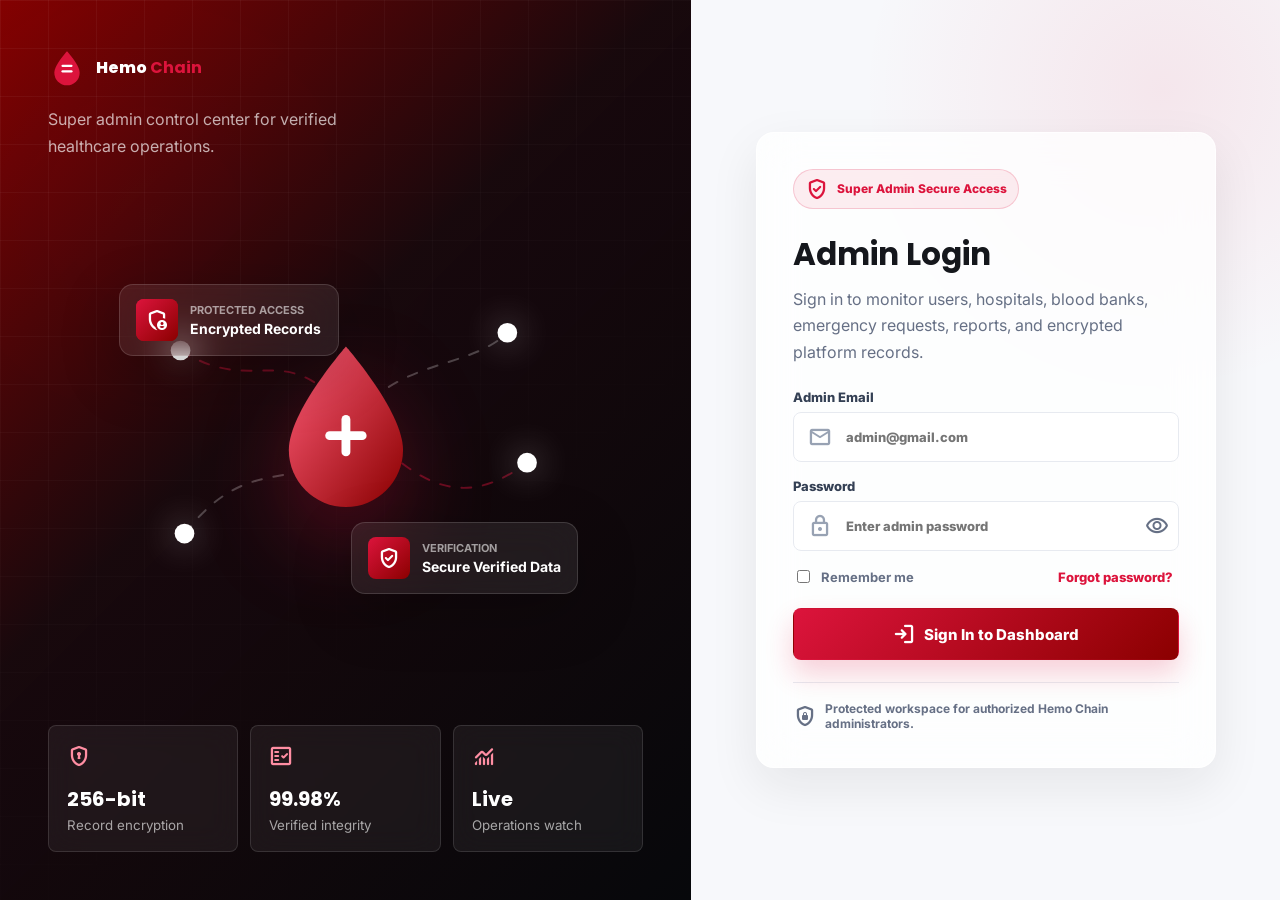
==== commit a358dd12: "fix: admin login page broken CSS/JS loading - Changed relative paths (./admin.css, ./admin.js) to ab" ====
--- a/admin/index.html
+++ b/admin/index.html
@@ -9,7 +9,7 @@
   <link rel="preconnect" href="https://fonts.gstatic.com" crossorigin>
   <link href="https://fonts.googleapis.com/css2?family=Inter:wght@400;500;600;700;800&family=Poppins:wght@600;700;800&display=swap" rel="stylesheet">
   <link rel="stylesheet" href="https://fonts.googleapis.com/css2?family=Material+Symbols+Rounded:opsz,wght,FILL,GRAD@20..48,300..700,0..1,-50..200">
-  <link rel="stylesheet" href="./admin.css">
+  <link rel="stylesheet" href="/admin/admin.css">
   <link rel="icon" href="data:image/svg+xml,%3Csvg xmlns='http://www.w3.org/2000/svg' viewBox='0 0 80 80'%3E%3Cpath d='M40 5C40 5 13 33 13 50a27 27 0 1054 0C67 33 40 5 40 5z' fill='%23DC143C'/%3E%3Cpath d='M30 38h20v5H30zm0 10h20v5H30z' fill='white'/%3E%3C/svg%3E">
 </head>
 <body class="admin-login-page">
@@ -107,14 +107,14 @@
 
         <div class="form-error" id="loginError" role="alert">
           <span class="material-symbols-rounded">error</span>
-          <span>Invalid admin email or password.</span>
+          <span id="errTxt">Invalid admin email or password.</span>
         </div>
 
         <label class="field-group" for="adminEmail">
           <span>Admin Email</span>
           <span class="field-control">
             <span class="material-symbols-rounded">mail</span>
-            <input id="adminEmail" name="email" type="email" placeholder="admin@hemochain.in" required>
+            <input id="adminEmail" name="email" type="email" placeholder="admin@gmail.com" required>
           </span>
         </label>
 
@@ -151,6 +151,6 @@
   </main>
 
   <div class="toast" id="toast" role="status" aria-live="polite"></div>
-  <script src="./admin.js"></script>
+  <script src="/admin/admin.js"></script>
 </body>
 </html>
